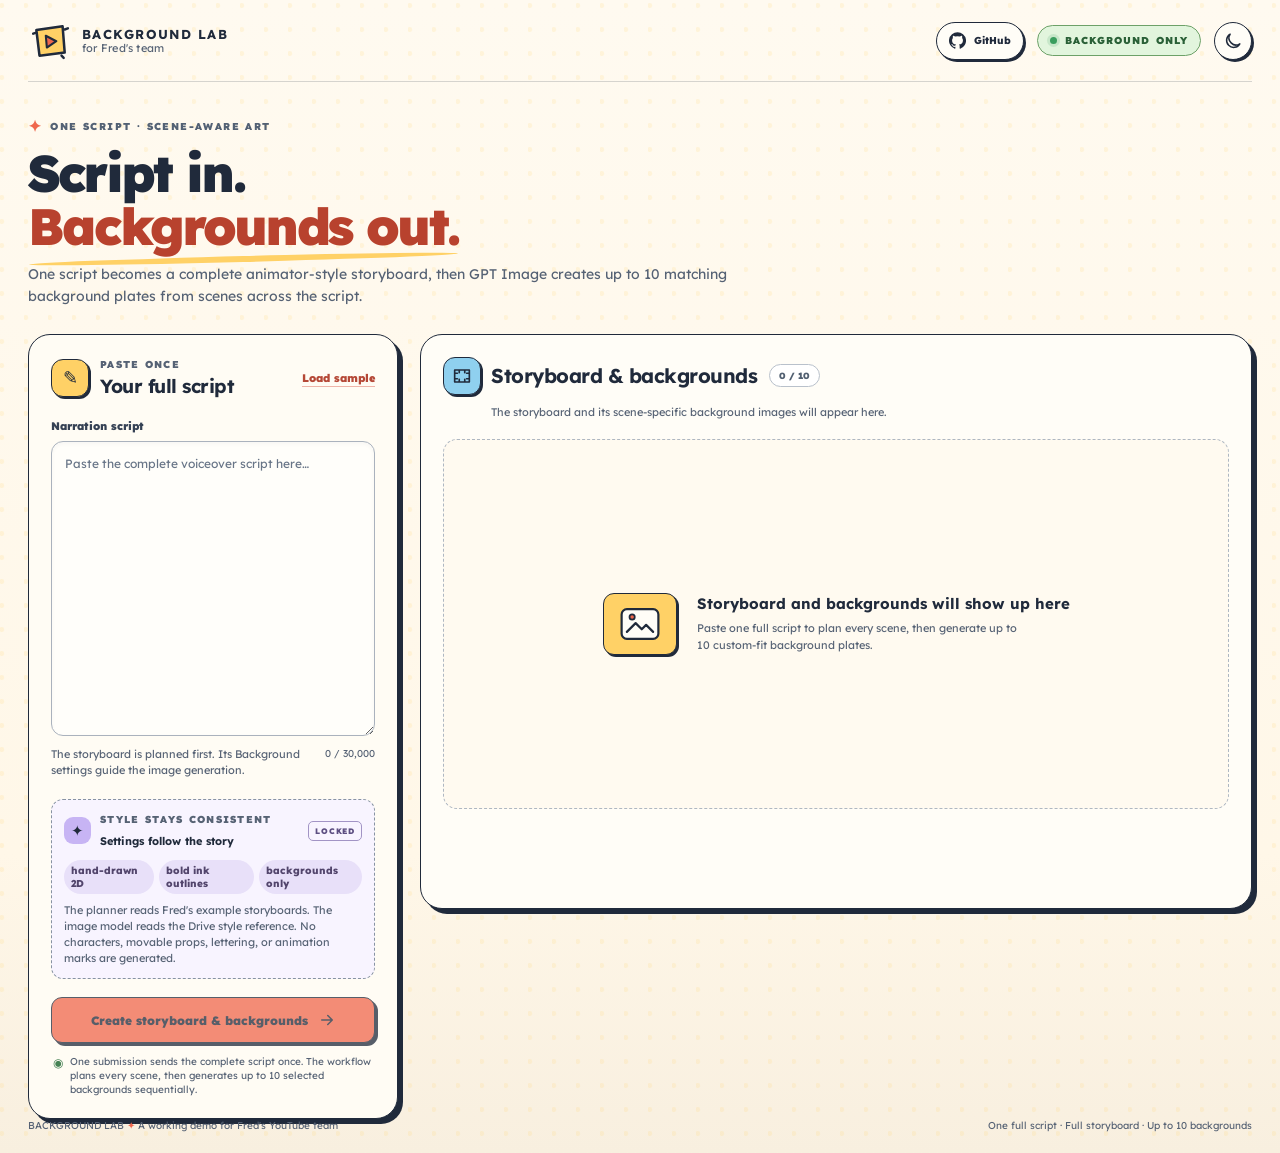
==== public/index.html @ 0fefd604 "Connect Vercel UI to production webhook" ====
<!doctype html>
<html lang="en">
  <head>
    <meta charset="UTF-8" />
    <meta name="viewport" content="width=device-width, initial-scale=1.0" />
    <meta name="theme-color" content="#fff7e8" />
    <meta name="description" content="Turn one full script into a storyboard-guided batch of cartoon background images." />
    <title>Fred's Background Lab</title>
    <link rel="preconnect" href="https://fonts.googleapis.com" />
    <link rel="preconnect" href="https://fonts.gstatic.com" crossorigin />
    <link href="https://fonts.googleapis.com/css2?family=Lexend:wght@400;500;600;700;800;900&display=swap" rel="stylesheet" />
    <script>
      (() => {
        try {
          const saved = localStorage.getItem("storyboardTheme");
          const dark = window.matchMedia("(prefers-color-scheme: dark)").matches;
          document.documentElement.dataset.theme = saved === "light" || saved === "dark" ? saved : dark ? "dark" : "light";
        } catch { document.documentElement.dataset.theme = "light"; }
      })();
    </script>
    <link rel="stylesheet" href="./styles.css" />
  </head>
  <body>
    <div class="page-shell">
      <header class="topbar">
        <a class="brand" href="#top" aria-label="Fred's Background Lab home">
          <span class="brand-mark" aria-hidden="true">
            <svg viewBox="0 0 40 40"><path d="M7 9.5 32 6l2 25-24 3Z" fill="#ffd166" stroke="currentColor" stroke-width="2.4" stroke-linejoin="round"/><path d="m16 15 10 5.2-9 6Z" fill="#ef674d" stroke="currentColor" stroke-width="2" stroke-linejoin="round"/><path d="M7 12 4 13M34 9l3-1M31 34l2 2" fill="none" stroke="currentColor" stroke-width="2.4" stroke-linecap="round"/></svg>
          </span>
          <span class="brand-copy"><strong>BACKGROUND LAB</strong><small>for Fred's team</small></span>
        </a>
        <div class="topbar-right">
          <a class="github-link" href="https://github.com/rayvin04/script-to-storyboard" target="_blank" rel="noopener noreferrer" aria-label="Open the script-to-storyboard GitHub repository">
            <svg viewBox="0 0 24 24" aria-hidden="true" focusable="false"><path d="M12 .297a12 12 0 0 0-3.795 23.384c.6.111.82-.261.82-.577v-2.234c-3.338.726-4.043-1.416-4.043-1.416-.546-1.387-1.333-1.757-1.333-1.757-1.09-.745.083-.73.083-.73 1.205.084 1.839 1.237 1.839 1.237 1.07 1.834 2.807 1.304 3.492.997.108-.775.418-1.305.762-1.605-2.665-.304-5.466-1.333-5.466-5.931 0-1.311.469-2.381 1.236-3.221-.124-.303-.536-1.524.117-3.176 0 0 1.008-.322 3.301 1.23a11.5 11.5 0 0 1 6.007 0c2.292-1.552 3.298-1.23 3.298-1.23.655 1.652.243 2.873.12 3.176.77.84 1.235 1.91 1.235 3.22 0 4.61-2.804 5.625-5.475 5.922.43.37.823 1.102.823 2.222v3.293c0 .319.216.694.825.576A12.001 12.001 0 0 0 12 .297z"/></svg><span>GitHub</span>
          </a>
          <span class="mode-pill"><span class="live-dot"></span><span>BACKGROUND ONLY</span></span>
          <button class="icon-button theme-toggle" id="theme-toggle" type="button" aria-label="Switch to dark mode" aria-pressed="false" title="Switch to dark mode">
            <svg class="theme-icon theme-icon-moon" viewBox="0 0 24 24" aria-hidden="true"><path d="M20.2 15.4A8.4 8.4 0 0 1 8.6 3.8 8.5 8.5 0 1 0 20.2 15.4Z"/></svg>
            <svg class="theme-icon theme-icon-sun" viewBox="0 0 24 24" aria-hidden="true"><circle cx="12" cy="12" r="4"/><path d="M12 2v2m0 16v2M4.93 4.93l1.42 1.42m11.3 11.3 1.42 1.42M2 12h2m16 0h2M4.93 19.07l1.42-1.42m11.3-11.3 1.42-1.42"/></svg>
          </button>
        </div>
      </header>

      <main id="top">
        <section class="intro-row image-only-intro" aria-labelledby="page-title">
          <div>
            <p class="eyebrow"><span class="eyebrow-star">✦</span> ONE SCRIPT · SCENE-AWARE ART</p>
            <h1 id="page-title">Script in.<br /><span>Backgrounds out.</span></h1>
            <p class="intro-copy">One script becomes a complete animator-style storyboard, then GPT Image creates up to 10 matching background plates from scenes across the script.</p>
          </div>
        </section>

        <div class="workspace-grid image-only-layout">
          <form class="script-panel panel image-only-form" id="generate-form">
            <div class="panel-heading">
              <div class="heading-title"><span class="heading-icon icon-sun" aria-hidden="true">✎</span><div><p class="section-kicker">PASTE ONCE</p><h2 id="script-title">Your full script</h2></div></div>
              <button class="text-button" id="load-sample" type="button">Load sample</button>
            </div>
            <label class="field-label" for="script-input">Narration script</label>
            <textarea id="script-input" maxlength="30000" required spellcheck="true" aria-describedby="script-help script-count" placeholder="Paste the complete voiceover script here…"></textarea>
            <div class="field-meta"><span id="script-help">The storyboard is planned first. Its Background settings guide the image generation.</span><span id="script-count">0 / 30,000</span></div>

            <div class="style-lock">
              <div class="style-lock-top"><span class="style-lock-icon" aria-hidden="true">✦</span><div><p class="section-kicker">STYLE STAYS CONSISTENT</p><strong>Settings follow the story</strong></div><span class="lock-label">LOCKED</span></div>
              <div class="style-tags"><span>hand-drawn 2D</span><span>bold ink outlines</span><span>backgrounds only</span></div>
              <p class="style-description">The planner reads Fred's example storyboards. The image model reads the Drive style reference. No characters, movable props, lettering, or animation marks are generated.</p>
            </div>

            <button class="primary-button" id="generate-button" type="submit" disabled>
              <span id="generate-button-label">Create storyboard &amp; backgrounds</span><svg viewBox="0 0 24 24" aria-hidden="true"><path d="M5 12h13M13 6l6 6-6 6"/></svg>
            </button>
            <p class="privacy-note"><span aria-hidden="true">◉</span> One submission sends the complete script once. The workflow plans every scene, then generates up to 10 selected backgrounds sequentially.</p>
          </form>

          <section class="board-panel panel image-only-results" aria-labelledby="results-title">
            <div class="board-header">
              <div>
                <div class="board-title-row"><span class="heading-icon icon-film" aria-hidden="true"><svg viewBox="0 0 24 24"><path d="M4 5.5h16v13H4zM4 9h3M4 15h3M17 9h3M17 15h3M9 5.5v3M15 5.5v3M9 15.5v3M15 15.5v3"/></svg></span><h2 id="results-title">Storyboard &amp; backgrounds</h2><span class="board-count" id="result-count">0 / 10</span></div>
                <p class="board-subtitle" id="result-summary">The storyboard and its scene-specific background images will appear here.</p>
              </div>
            </div>

            <div class="progress-wrap" id="progress-wrap" hidden>
              <div class="progress-labels"><span id="progress-copy">Waiting to start…</span><span id="progress-value">READY</span></div><div class="progress-track" role="progressbar" aria-valuemin="0" aria-valuemax="100" aria-valuenow="0"><span id="progress-fill"></span></div>
            </div>

            <div class="notice-bar image-only-notice" id="notice-bar" role="status" hidden>
              <span class="notice-mark" aria-hidden="true">✦</span><span id="notice-copy"></span>
            </div>

            <div class="storyboard-disclosure storyboard-download-panel" id="storyboard-disclosure" hidden>
              <span class="storyboard-count" id="storyboard-count">Full storyboard · CSV ready</span>
              <button class="storyboard-download" id="download-storyboard" type="button" disabled>Download storyboard CSV</button>
            </div>

            <div class="image-grid" id="image-grid" aria-live="polite">
              <div class="image-empty" id="empty-state">
                <div class="empty-illustration" aria-hidden="true"><svg viewBox="0 0 48 40"><rect x="3" y="3" width="42" height="34" rx="6" fill="#fffdf7" stroke="currentColor" stroke-width="2.5"/><path d="m9 29 10-10 7 7 5-5 8 8" fill="none" stroke="currentColor" stroke-width="2.5" stroke-linecap="round" stroke-linejoin="round"/><circle cx="15" cy="12" r="3" fill="#ef674d" stroke="currentColor" stroke-width="2"/></svg></div>
                <div><h3>Storyboard and backgrounds will show up here</h3><p>Paste one full script to plan every scene, then generate up to 10 custom-fit background plates.</p></div>
              </div>
            </div>
            <div class="deferred-callout image-deferred-callout" id="deferred-note" hidden><span class="callout-icon">↗</span><div><strong>More backgrounds remain.</strong><p id="deferred-copy">The storyboard includes additional distinct settings.</p></div></div>
          </section>
        </div>
      </main>
      <footer class="page-footer"><span>BACKGROUND LAB <span class="footer-spark">✦</span> A working demo for Fred's YouTube team</span><span>One full script · Full storyboard · Up to 10 backgrounds</span></footer>
    </div>
    <script src="./workflow-api.js" defer></script>
    <script src="./app.js" defer></script>
  </body>
</html>
---- public/styles.css ----
:root {
  color-scheme: light;
  --paper: #fff7e8;
  --paper-deep: #f5ead4;
  --panel: #fffdf7;
  --ink: #202a3b;
  --muted: #566274;
  --line: #202a3b;
  --shadow-ink: #202a3b;
  --coral: #ef674d;
  --yellow: #ffd166;
  --blue: #8fd0ef;
  --green: #a7d99f;
  --lavender: #c7b4f4;
  --shadow: 5px 5px 0 var(--shadow-ink);
  --radius-lg: 22px;
  --radius-md: 14px;
  --font: "Lexend", "Trebuchet MS", "Segoe UI", sans-serif;
}

* { box-sizing: border-box; }

html { scroll-behavior: smooth; }

body {
  margin: 0;
  background:
    radial-gradient(circle at 7% 23%, rgba(255, 209, 102, .16) 0 2px, transparent 3px) 0 0 / 24px 24px,
    linear-gradient(180deg, #fffaf0 0%, var(--paper) 74%, #f8efdf 100%);
  color: var(--ink);
  font-family: var(--font);
  -webkit-font-smoothing: antialiased;
}

button, input, textarea { font: inherit; }
button { color: inherit; }
button:focus-visible, input:focus-visible, textarea:focus-visible, a:focus-visible {
  outline: 3px solid #277fb0;
  outline-offset: 3px;
}

.page-shell { width: min(1440px, calc(100% - 56px)); margin: 0 auto; }
.topbar { height: 82px; display: flex; align-items: center; justify-content: space-between; border-bottom: 1.5px solid rgba(32, 42, 59, .18); }
.brand { display: inline-flex; align-items: center; gap: 11px; text-decoration: none; color: var(--ink); }
.brand-mark { width: 43px; height: 43px; display: grid; place-items: center; }
.brand-mark svg { width: 42px; height: 42px; }
.brand-copy { display: grid; gap: 2px; line-height: 1; }
.brand-copy strong { font-size: 13px; letter-spacing: .11em; }
.brand-copy small { color: var(--muted); font-size: 11px; letter-spacing: .02em; }
.topbar-right { display: flex; align-items: center; gap: 13px; }
.mode-pill { display: inline-flex; align-items: center; gap: 8px; background: #e2f5dd; border: 1px solid #6da168; border-radius: 999px; padding: 8px 12px; color: #2a6037; font-size: 10px; font-weight: 900; letter-spacing: .11em; }
.live-dot { width: 7px; height: 7px; background: #3a9e5e; border-radius: 50%; box-shadow: 0 0 0 3px rgba(58, 158, 94, .16); }
.github-link { min-height: 38px; display: inline-flex; align-items: center; justify-content: center; gap: 8px; padding: 0 12px; border: 1.5px solid var(--ink); border-radius: 999px; background: var(--panel); color: var(--ink); font-size: 10px; font-weight: 800; text-decoration: none; box-shadow: 2px 2px 0 var(--shadow-ink); transition: transform .15s, box-shadow .15s; white-space: nowrap; }
.github-link:hover { transform: translate(1px, 1px); box-shadow: 1px 1px 0 var(--shadow-ink); }
.github-link svg { display: block; width: 17px; height: 17px; fill: currentColor; }
.icon-button { border: 1.5px solid var(--line); width: 38px; height: 38px; display: grid; place-items: center; padding: 7px; border-radius: 50%; background: var(--panel); cursor: pointer; box-shadow: 2px 2px 0 var(--shadow-ink); transition: transform .15s, box-shadow .15s; }
.icon-button:hover { transform: translate(1px, 1px); box-shadow: 1px 1px 0 var(--shadow-ink); }
.icon-button svg { width: 20px; height: 20px; fill: none; stroke: currentColor; stroke-width: 1.8; stroke-linecap: round; stroke-linejoin: round; }
.theme-toggle .theme-icon-sun { display: none; }
.theme-toggle .theme-icon-moon { display: block; }
.avatar { width: 34px; height: 34px; display: grid; place-items: center; border: 1.5px solid var(--ink); border-radius: 50%; background: var(--coral); color: #fff; font-size: 14px; font-weight: 900; box-shadow: 2px 2px 0 var(--shadow-ink); }

main { padding: 34px 0 0; }
.intro-row { display: flex; align-items: flex-end; justify-content: space-between; gap: 24px; margin-bottom: 28px; }
.eyebrow { display: flex; align-items: center; gap: 8px; margin: 0 0 11px; color: #536174; font-size: 10px; font-weight: 900; letter-spacing: .14em; }
.eyebrow-star { color: var(--coral); font-size: 16px; }
.eyebrow-divider { width: 20px; height: 1px; background: #9da8b6; margin: 0 3px; }
h1 { margin: 0; font-size: clamp(34px, 4vw, 53px); line-height: 1.03; letter-spacing: -.055em; font-weight: 900; }
h1 span { color: #b8422e; position: relative; white-space: nowrap; }
h1 span::after { content: ""; position: absolute; left: 1px; right: 0; bottom: -4px; height: 6px; background: var(--yellow); border-radius: 100%; transform: rotate(-1.5deg); z-index: -1; }
.intro-copy { color: var(--muted); margin: 12px 0 0; font-size: 14px; }
.step-strip { display: flex; align-items: center; gap: 10px; padding-bottom: 2px; }
.step-chip { display: flex; align-items: center; gap: 7px; color: #7a8493; font-size: 11px; font-weight: 800; white-space: nowrap; }
.step-number { width: 26px; height: 26px; display: grid; place-items: center; border: 1px solid #bcc3cb; border-radius: 50%; font-size: 9px; }
.step-chip.is-done { color: #526277; }
.step-chip.is-done .step-number { background: var(--green); border-color: var(--ink); color: var(--ink); }
.step-chip.is-current { color: var(--ink); }
.step-chip.is-current .step-number { background: var(--yellow); border: 1.5px solid var(--ink); box-shadow: 2px 2px 0 var(--shadow-ink); }
.step-line { width: 24px; height: 1px; background: #c5cbd1; }

.workspace-grid { display: grid; grid-template-columns: minmax(285px, 350px) minmax(0, 1fr); align-items: start; gap: 24px; }
.panel { border: 1.5px solid var(--line); border-radius: var(--radius-lg); background: var(--panel); box-shadow: var(--shadow); }
.script-panel { padding: 23px 22px 20px; background: #fffcf4; }
.panel-heading, .heading-title { display: flex; align-items: center; }
.panel-heading { justify-content: space-between; gap: 10px; margin-bottom: 21px; }
.heading-title { gap: 11px; }
.heading-icon { width: 38px; height: 38px; display: grid; place-items: center; flex: 0 0 auto; border: 1.5px solid var(--ink); border-radius: 12px; color: var(--ink); font-size: 18px; box-shadow: 2px 2px 0 var(--shadow-ink); }
.icon-sun { background: var(--yellow); }
.section-kicker { margin: 0 0 3px; color: #566274; font-size: 10px; font-weight: 900; letter-spacing: .13em; }
h2 { margin: 0; font-size: 19px; letter-spacing: -.025em; }
.text-button { padding: 4px 0; background: transparent; border: 0; color: #b54836; font-size: 11px; font-weight: 900; cursor: pointer; text-decoration: underline; text-decoration-color: #efb5a9; text-underline-offset: 4px; white-space: nowrap; }
.field-label { display: block; margin-bottom: 8px; color: #354154; font-size: 11px; font-weight: 900; }
#script-input { width: 100%; min-height: 205px; padding: 13px 13px; border: 1.5px solid #aab2bd; border-radius: 12px; resize: vertical; background: #fffefa; color: var(--ink); font-size: 12px; line-height: 1.55; box-shadow: inset 0 2px 4px rgba(32, 42, 59, .035); }
#script-input::placeholder { color: #687587; }
.field-meta { display: flex; align-items: flex-start; justify-content: space-between; gap: 8px; margin-top: 7px; color: #566274; font-size: 10px; }
#script-help { font-size: 11px; line-height: 1.45; }
#script-count { white-space: nowrap; }
.control-row { display: flex; align-items: center; justify-content: space-between; margin-top: 21px; font-size: 12px; font-weight: 900; }
.stepper { height: 33px; display: flex; align-items: center; gap: 12px; padding: 0 7px; border: 1.5px solid var(--ink); border-radius: 9px; background: #fff; box-shadow: 2px 2px 0 var(--shadow-ink); }
.stepper button { width: 22px; height: 25px; border: 0; border-radius: 5px; background: transparent; font-size: 18px; line-height: 1; cursor: pointer; }
.stepper button:hover { background: #f4ead5; }
.stepper output { min-width: 13px; text-align: center; font-size: 12px; }
.control-note { margin: 8px 0 0; color: #778292; font-size: 11px; line-height: 1.5; }
.style-lock { margin-top: 21px; padding: 13px 12px 12px; border: 1.5px dashed #8793a2; border-radius: 12px; background: #f8f4ff; }
.style-lock-top { display: flex; align-items: center; gap: 9px; }
.style-lock-icon { width: 27px; height: 27px; display: grid; place-items: center; flex: 0 0 auto; border-radius: 9px; background: var(--lavender); color: var(--ink); font-size: 15px; }
.style-lock-top strong { font-size: 11px; }
.lock-label { margin-left: auto; padding: 4px 6px; border: 1px solid #a294c5; border-radius: 5px; color: #5d4f82; font-size: 8px; font-weight: 900; letter-spacing: .1em; }
.style-tags { display: flex; gap: 5px; margin-top: 11px; }
.style-tags span { padding: 4px 7px; border-radius: 999px; background: #e8e0f9; color: #52456c; font-size: 10px; font-weight: 800; }
.style-description { margin: 9px 0 0; color: #566274; font-size: 11px; line-height: 1.45; }
.primary-button { display: flex; align-items: center; justify-content: center; gap: 10px; width: 100%; min-height: 46px; border: 1.5px solid var(--ink); border-radius: 11px; background: var(--coral); color: #202a3b; font-size: 12px; font-weight: 900; box-shadow: 3px 3px 0 var(--shadow-ink); cursor: pointer; transition: transform .15s, box-shadow .15s, filter .15s; }
.primary-button:hover { filter: saturate(1.08); transform: translate(1px, 1px); box-shadow: 2px 2px 0 var(--shadow-ink); }
.primary-button:disabled { cursor: wait; opacity: .75; }
.primary-button svg { width: 18px; height: 18px; fill: none; stroke: currentColor; stroke-width: 2; stroke-linecap: round; stroke-linejoin: round; }
.script-panel > .primary-button { margin-top: 18px; }
.privacy-note { display: flex; align-items: flex-start; gap: 7px; margin: 12px 2px 0; color: #566274; font-size: 10px; line-height: 1.4; }
.privacy-note span { color: #468254; font-size: 12px; }

.board-panel { min-height: 675px; padding: 22px 22px 17px; overflow: hidden; }
.board-header { display: flex; align-items: center; justify-content: space-between; gap: 16px; }
.board-title-row { display: flex; align-items: center; gap: 10px; }
.icon-film { background: var(--blue); }
.icon-film svg { width: 22px; height: 22px; fill: none; stroke: currentColor; stroke-width: 1.8; stroke-linejoin: round; stroke-linecap: round; }
.board-title-row h2 { font-size: 20px; }
.board-count { margin-left: 2px; padding: 5px 9px; border: 1px solid #b9c1cb; border-radius: 999px; background: #fff; color: #526071; font-size: 9px; font-weight: 900; }
.board-subtitle { margin: 9px 0 0 48px; color: var(--muted); font-size: 11px; }
.board-actions { display: flex; align-items: center; gap: 8px; }
.outline-button, .send-button { min-height: 36px; display: inline-flex; align-items: center; justify-content: center; gap: 7px; padding: 0 11px; border: 1.5px solid var(--ink); border-radius: 9px; background: #fff; color: var(--ink); font-size: 10px; font-weight: 900; box-shadow: 2px 2px 0 var(--ink); cursor: pointer; transition: transform .15s, box-shadow .15s; white-space: nowrap; }
.outline-button:hover, .send-button:hover { transform: translate(1px, 1px); box-shadow: 1px 1px 0 var(--ink); }
.outline-button:disabled { cursor: not-allowed; opacity: .5; box-shadow: none; transform: none; }
.send-button:disabled { cursor: not-allowed; opacity: .55; box-shadow: none; transform: none; }
.outline-button svg, .send-button svg, .export-button svg { width: 16px; height: 16px; fill: none; stroke: currentColor; stroke-width: 1.8; stroke-linecap: round; stroke-linejoin: round; }
.send-button { background: #eff8ea; }
.later-tag { padding: 3px 5px; border-radius: 4px; background: #dcefd3; color: #456b3f; font-size: 7px; letter-spacing: .08em; }
.notice-bar { display: flex; align-items: center; gap: 9px; margin-top: 21px; padding: 9px 11px; border: 1px solid #d9b34e; border-radius: 9px; background: #fff3c9; color: #655320; font-size: 10px; line-height: 1.4; }
.notice-mark { color: #d79422; font-size: 14px; }
.notice-bar strong { color: #4e401e; }
.notice-bar button { margin-left: auto; border: 0; background: transparent; color: #795e1c; font-size: 19px; cursor: pointer; }
.notice-bar.is-error { border-color: #d99187; background: #fff0ed; color: #782f29; }
.notice-bar.is-error .notice-mark { color: #bd5145; }
.notice-bar.is-error strong { color: #782f29; }
.progress-wrap { margin-top: 17px; }
.progress-labels { display: flex; justify-content: space-between; margin-bottom: 6px; color: #566274; font-size: 11px; font-weight: 800; }
.progress-track { height: 7px; overflow: hidden; border: 1px solid #c3cad1; border-radius: 999px; background: #f0eee9; }
.progress-track span { display: block; width: 0%; height: 100%; border-radius: inherit; background: var(--coral); transition: width .3s ease; }
.progress-track span.is-loading { animation: image-progress 1.4s ease-in-out infinite alternate; }
@keyframes image-progress { from { width: 25%; } to { width: 58%; } }
.frame-grid { display: grid; grid-template-columns: repeat(3, minmax(0, 1fr)); gap: 13px; margin-top: 17px; }
.single-image-grid { grid-template-columns: minmax(0, 1fr); }
.single-image-grid .frame-card { width: 100%; }
.single-image-grid .frame-art { max-height: 68vh; }
.frame-card { min-width: 0; border: 1.5px solid var(--ink); border-radius: 13px; background: #fff; box-shadow: 3px 3px 0 var(--shadow-ink); overflow: hidden; }
.frame-topline { display: flex; align-items: center; justify-content: space-between; gap: 8px; padding: 9px 10px 7px; }
.scene-tag { color: #697586; font-size: 8px; font-weight: 900; letter-spacing: .11em; text-transform: uppercase; }
.scene-state { padding: 4px 7px; border-radius: 999px; background: #e9f3e4; color: #4f7750; font-size: 8px; font-weight: 900; white-space: nowrap; }
.scene-state.is-failed { background: #ffe1dc; color: #963d33; }
.frame-art { position: relative; aspect-ratio: 16 / 9; margin: 0 8px; overflow: hidden; border: 1.2px solid #293348; border-radius: 8px; background: #d8eafa; }
.frame-art svg, .frame-art img { display: block; width: 100%; height: 100%; object-fit: cover; }
.image-failure { display: flex; width: 100%; height: 100%; align-items: center; justify-content: center; flex-direction: column; gap: 6px; background: linear-gradient(135deg, #fff4ec, #f6e8df); color: #6f3932; text-align: center; }
.image-failure span { display: grid; width: 28px; height: 28px; place-items: center; border: 1.5px solid currentColor; border-radius: 50%; font-size: 17px; font-weight: 900; }
.image-failure strong { font-size: 11px; }
.image-failure small { font-size: 8px; }
.scene-caption { margin: 11px 11px 0; min-height: 38px; font-size: 12px; font-weight: 900; line-height: 1.25; }
.scene-narration { display: -webkit-box; min-height: 52px; margin: 5px 11px 0; overflow: hidden; color: #697586; font-size: 9px; line-height: 1.5; -webkit-line-clamp: 3; -webkit-box-orient: vertical; }
.scene-error { margin: 7px 11px 0; color: #963d33; font-size: 9px; line-height: 1.45; }
.scene-meta { display: flex; align-items: center; gap: 5px; flex-wrap: wrap; margin: 8px 11px 0; }
.meta-pill { padding: 4px 6px; border: 1px solid #d5d8dd; border-radius: 999px; color: #677487; font-size: 8px; }
.feedback-row { display: flex; align-items: center; gap: 6px; margin: 10px 10px 10px; padding-top: 8px; border-top: 1px dashed #ccd1d8; }
.feedback-label { margin-right: auto; color: #697586; font-size: 8px; font-weight: 800; }
.rate-button { width: 28px; height: 27px; display: grid; place-items: center; border: 1px solid #b6bec8; border-radius: 7px; background: #fff; font-size: 13px; cursor: pointer; transition: .15s; }
.rate-button:hover { background: #f3f6fa; }
.rate-button[aria-pressed="true"][data-rating="up"] { border-color: #39805a; background: #def0e2; }
.rate-button[aria-pressed="true"][data-rating="down"] { border-color: #bd6354; background: #fde3dc; }
.comment-wrap { padding: 0 10px 11px; }
.comment-wrap textarea { width: 100%; min-height: 48px; resize: vertical; padding: 8px; border: 1px solid #b8c0ca; border-radius: 7px; font-size: 9px; }
.comment-wrap button { margin-top: 6px; padding: 5px 8px; border: 1px solid #273246; border-radius: 6px; background: #f4ead5; font-size: 8px; font-weight: 900; cursor: pointer; }
.empty-state { grid-column: 1/-1; display: grid; place-items: center; min-height: 420px; padding: 30px; border: 1.5px dashed #aeb7c2; border-radius: 14px; background: #fffaf0; text-align: center; }
.empty-illustration { width: 74px; height: 62px; margin-bottom: 12px; border: 1.5px solid var(--ink); border-radius: 11px; background: var(--yellow); box-shadow: 3px 3px 0 var(--shadow-ink); display: grid; place-items: center; font-size: 26px; }
.empty-state h3 { margin: 0; font-size: 15px; }
.empty-state p { max-width: 290px; margin: 7px 0 0; color: var(--muted); font-size: 11px; line-height: 1.5; }
.board-footer { display: flex; align-items: center; justify-content: space-between; gap: 12px; margin-top: 18px; padding-top: 14px; border-top: 1px solid #e2e4e8; }
.footer-status { display: flex; align-items: center; gap: 8px; color: #697586; font-size: 9px; }
.status-dot { width: 7px; height: 7px; border-radius: 50%; background: #5a9e63; }
.export-button { display: inline-flex; align-items: center; gap: 7px; padding: 6px 0 6px 10px; border: 0; background: none; color: #354256; font-size: 10px; font-weight: 900; cursor: pointer; }
.export-button:hover { color: #b54836; }
.bottom-strip { display: grid; grid-template-columns: repeat(3, 1fr); gap: 14px; margin: 22px 0 24px; }
.bottom-note { display: flex; align-items: center; gap: 10px; padding: 12px 14px; border: 1px solid #cbd0d4; border-radius: 12px; background: rgba(255, 253, 247, .78); }
.note-icon { width: 28px; height: 28px; display: grid; place-items: center; flex: 0 0 auto; border: 1px solid var(--ink); border-radius: 9px; color: var(--ink); font-size: 11px; font-weight: 900; box-shadow: 2px 2px 0 var(--shadow-ink); }
.note-orange { background: var(--yellow); }
.note-blue { background: var(--blue); }
.note-green { background: var(--green); }
.bottom-note strong, .bottom-note small { display: block; }
.bottom-note strong { font-size: 10px; }
.bottom-note small { margin-top: 3px; color: #737f8d; font-size: 9px; line-height: 1.35; }
.page-footer { display: flex; justify-content: space-between; gap: 16px; padding: 0 0 21px; color: #566274; font-size: 10px; }
.footer-spark { color: var(--coral); }

dialog { color: var(--ink); }
.settings-dialog, .message-dialog { width: min(480px, calc(100vw - 34px)); padding: 28px; border: 1.5px solid var(--ink); border-radius: 18px; background: var(--panel); box-shadow: 7px 7px 0 var(--ink); }
dialog::backdrop { background: rgba(32, 42, 59, .42); backdrop-filter: blur(2px); }
.dialog-close-form { position: absolute; top: 12px; right: 12px; }
.dialog-close-form .icon-button { width: 30px; height: 30px; font-size: 20px; }
.settings-dialog h2, .message-dialog h2 { margin: 3px 0 8px; font-size: 22px; }
.dialog-copy, .message-dialog p { margin: 0 0 19px; color: #667386; font-size: 12px; line-height: 1.55; }
.dialog-input { width: 100%; padding: 11px 12px; border: 1.5px solid #aab3bf; border-radius: 9px; background: #fff; font-size: 11px; }
.dialog-options { display: flex; justify-content: space-between; gap: 10px; margin-top: 16px; }
.dialog-options .outline-button { min-height: 40px; }
.dialog-save { width: auto; min-width: 144px; min-height: 40px; padding: 0 15px; }
.dialog-footnote { margin: 14px 0 0; color: #818b98; font-size: 9px; line-height: 1.4; }
.message-dialog { text-align: center; }
.message-icon { display: grid; place-items: center; width: 43px; height: 43px; margin: 0 auto 12px; border: 1px solid var(--ink); border-radius: 13px; background: var(--yellow); font-size: 21px; box-shadow: 2px 2px 0 var(--shadow-ink); }
.message-dialog form:last-child { display: flex; justify-content: center; }
.message-dialog .dialog-save { width: 140px; }

:root[data-theme="dark"] {
  color-scheme: dark;
  --paper: #1a2230;
  --paper-deep: #202b3b;
  --panel: #252f40;
  --ink: #f5efdf;
  --muted: #b6c0d0;
  --line: #d8cdb9;
  --shadow-ink: rgba(0, 0, 0, .5);
}

:root[data-theme="dark"] body {
  background:
    radial-gradient(circle at 7% 23%, rgba(255, 209, 102, .09) 0 2px, transparent 3px) 0 0 / 24px 24px,
    linear-gradient(180deg, #202a39 0%, var(--paper) 74%, #171e2a 100%);
}

:root[data-theme="dark"] .theme-toggle .theme-icon-moon { display: none; }
:root[data-theme="dark"] .theme-toggle .theme-icon-sun { display: block; }
:root[data-theme="dark"] .topbar { border-bottom-color: rgba(245, 239, 223, .18); }
:root[data-theme="dark"] .eyebrow,
:root[data-theme="dark"] .step-chip,
:root[data-theme="dark"] .section-kicker,
:root[data-theme="dark"] .field-meta,
:root[data-theme="dark"] .control-note,
:root[data-theme="dark"] .privacy-note,
:root[data-theme="dark"] .board-subtitle,
:root[data-theme="dark"] .progress-labels,
:root[data-theme="dark"] .scene-tag,
:root[data-theme="dark"] .scene-narration,
:root[data-theme="dark"] .meta-pill,
:root[data-theme="dark"] .feedback-label,
:root[data-theme="dark"] .footer-status,
:root[data-theme="dark"] .page-footer,
:root[data-theme="dark"] .dialog-copy,
:root[data-theme="dark"] .message-dialog p,
:root[data-theme="dark"] .dialog-footnote,
:root[data-theme="dark"] .bottom-note small {
  color: var(--muted);
}
:root[data-theme="dark"] .step-chip.is-current,
:root[data-theme="dark"] .field-label,
:root[data-theme="dark"] .export-button { color: var(--ink); }
:root[data-theme="dark"] h1 span { color: #ff9a82; }
:root[data-theme="dark"] .eyebrow-divider,
:root[data-theme="dark"] .step-line { background: #667286; }
:root[data-theme="dark"] .step-number,
:root[data-theme="dark"] .board-count,
:root[data-theme="dark"] .meta-pill,
:root[data-theme="dark"] .rate-button,
:root[data-theme="dark"] .comment-wrap textarea { border-color: #647187; }
:root[data-theme="dark"] .script-panel { background: #202b3b; }
:root[data-theme="dark"] #script-input,
:root[data-theme="dark"] .stepper,
:root[data-theme="dark"] .board-count,
:root[data-theme="dark"] .outline-button,
:root[data-theme="dark"] .frame-card,
:root[data-theme="dark"] .rate-button,
:root[data-theme="dark"] .comment-wrap textarea,
:root[data-theme="dark"] .dialog-input {
  background: #1c2635;
  color: var(--ink);
}
:root[data-theme="dark"] #script-input { border-color: #77849a; }
:root[data-theme="dark"] #script-input::placeholder { color: #b6c0d0; }
:root[data-theme="dark"] .stepper button:hover,
:root[data-theme="dark"] .rate-button:hover { background: #354257; }
:root[data-theme="dark"] .board-count { background: #2b374a; color: var(--muted); }
:root[data-theme="dark"] .outline-button { border-color: var(--ink); }
:root[data-theme="dark"] .send-button { background: #dcefd3; color: #273c2c; }
:root[data-theme="dark"] .frame-card { background: #202b3b; }
:root[data-theme="dark"] .notice-bar.is-error { border-color: #98655f; background: #402c32; color: #ffd5cf; }
:root[data-theme="dark"] .notice-bar.is-error strong,
:root[data-theme="dark"] .scene-error,
:root[data-theme="dark"] .scene-state.is-failed { color: #ffb6aa; }
:root[data-theme="dark"] .scene-state.is-failed { background: #563a3f; }
:root[data-theme="dark"] .image-failure { background: linear-gradient(135deg, #392e34, #2c2f40); color: #ffd1c9; }
:root[data-theme="dark"] .comment-wrap button { border-color: #d8cdb9; background: #3b3546; color: var(--ink); }
:root[data-theme="dark"] .empty-state { border-color: #77849a; background: #202b3b; }
:root[data-theme="dark"] .board-footer { border-top-color: #465267; }
:root[data-theme="dark"] .bottom-note { border-color: #556176; background: rgba(37, 47, 64, .88); }
:root[data-theme="dark"] .text-button,
:root[data-theme="dark"] .export-button:hover { color: #ff9a82; }
:root[data-theme="dark"] .dialog-input { border-color: #77849a; }
:root[data-theme="dark"] dialog::backdrop { background: rgba(0, 0, 0, .62); }

@media (max-width: 1080px) {
  .page-shell { width: min(100% - 36px, 900px); }
  .intro-row { align-items: flex-start; flex-direction: column; }
  .workspace-grid { grid-template-columns: minmax(260px, 320px) minmax(0, 1fr); gap: 17px; }
  .frame-grid { grid-template-columns: repeat(2, minmax(0, 1fr)); }
  .board-panel { min-height: 0; }
}

@media (max-width: 760px) {
  .page-shell { width: min(100% - 28px, 600px); }
  .topbar { height: 68px; }
  .brand-mark, .brand-mark svg { width: 36px; height: 36px; }
  .brand-copy strong { font-size: 11px; }
  .mode-pill { padding: 7px 9px; font-size: 8px; }
  .topbar-right { gap: 8px; }
  main { padding-top: 25px; }
  .intro-row { margin-bottom: 21px; }
  .step-strip { width: 100%; justify-content: flex-start; }
  .workspace-grid { grid-template-columns: 1fr; }
  .script-panel { order: 1; }
  .board-panel { order: 2; padding: 17px 14px 14px; }
  .board-header { align-items: flex-start; flex-direction: column; }
  .board-actions { align-self: stretch; }
  .board-actions > button { flex: 1; }
  .board-subtitle { margin-left: 0; }
  .frame-grid { grid-template-columns: repeat(2, minmax(0, 1fr)); gap: 11px; }
  .bottom-strip { grid-template-columns: 1fr; gap: 8px; }
  .page-footer { flex-direction: column; gap: 6px; padding-bottom: 18px; }
}

@media (max-width: 460px) {
  .page-shell { width: calc(100% - 22px); }
  .brand-copy small { display: none; }
  .github-link { width: 32px; min-height: 32px; padding: 0; border-radius: 50%; }
  .github-link span, .mode-pill #mode-label { display: none; }
  .mode-pill { width: 24px; height: 24px; justify-content: center; padding: 0; }
  .icon-button { width: 32px; height: 32px; padding: 5px; }
  .avatar { width: 31px; height: 31px; }
  .intro-copy { max-width: 330px; font-size: 12px; line-height: 1.45; }
  .step-chip { gap: 5px; font-size: 9px; }
  .step-number { width: 23px; height: 23px; }
  .step-line { width: 13px; }
  .script-panel { padding: 18px 15px; }
  .board-actions { flex-wrap: wrap; }
  .board-actions > button { min-width: 46%; padding: 0 7px; }
  .frame-grid { grid-template-columns: 1fr; }
  .scene-caption { min-height: 0; }
  .scene-narration { min-height: 0; }
  .board-footer { align-items: flex-start; flex-direction: column; }
}

@media (prefers-reduced-motion: reduce) {
  *, *::before, *::after { scroll-behavior: auto !important; transition-duration: .01ms !important; animation-duration: .01ms !important; }
}


[hidden] { display: none !important; }

/* Background-first storyboard workspace */
.storyboard-intro { align-items: flex-end; }
.storyboard-intro .intro-copy { max-width: 720px; line-height: 1.55; }
.storyboard-workspace { grid-template-columns: minmax(310px, 370px) minmax(0, 1fr); }
#title-input { width: 100%; min-height: 40px; margin: 0 0 16px; padding: 9px 11px; border: 1.5px solid #aab2bd; border-radius: 10px; background: #fffefa; color: var(--ink); font-size: 11px; }
.optional-label { color: #8a94a1; font-weight: 500; }
.script-label { margin-top: 1px; }
.storyboard-note { align-items: flex-start; }
.job-summary { display: flex; align-items: stretch; gap: 8px; flex-wrap: wrap; margin-top: 17px; }
.summary-stat, .summary-state { display: flex; min-height: 48px; align-items: center; gap: 8px; padding: 8px 11px; border: 1px solid #d5d9df; border-radius: 10px; background: #fffefa; }
.summary-stat strong { font-size: 16px; font-weight: 900; }
.summary-stat span { max-width: 88px; color: #6f7b8b; font-size: 8px; font-weight: 800; line-height: 1.3; text-transform: uppercase; }
.summary-state { margin-left: auto; color: #687587; font-size: 9px; font-weight: 900; text-transform: uppercase; }
.summary-state-dot { width: 8px; height: 8px; border-radius: 50%; background: #63a86a; }
.summary-state-dot.is-working { background: #e3a03d; animation: pulse-dot 1s ease-in-out infinite alternate; }
@keyframes pulse-dot { to { opacity: .35; transform: scale(.78); } }
.deferred-callout { display: flex; align-items: flex-start; gap: 11px; margin-top: 14px; padding: 12px 13px; border: 1.5px solid #b3862c; border-radius: 11px; background: #fff2c9; color: #5d4b22; }
.callout-icon { display: grid; width: 25px; height: 25px; flex: 0 0 auto; place-items: center; border: 1px solid currentColor; border-radius: 8px; font-weight: 900; }
.deferred-callout strong { display: block; font-size: 11px; }
.deferred-callout p { margin: 4px 0 0; font-size: 10px; line-height: 1.5; }
.batch-toolbar { display: flex; align-items: flex-end; justify-content: space-between; gap: 18px; margin-top: 24px; padding-bottom: 15px; border-bottom: 1px solid #e2e4e8; }
.batch-toolbar h3 { margin: 3px 0 0; font-size: 15px; }
.batch-help { margin: 5px 0 0; color: #6d7989; font-size: 9px; line-height: 1.4; }
.batch-buttons { display: flex; justify-content: flex-end; align-items: center; gap: 8px; flex-wrap: wrap; }
.compact-button { width: auto; min-height: 37px; padding: 0 10px; font-size: 9px; white-space: nowrap; }
.button-count { display: grid; min-width: 21px; height: 21px; place-items: center; border: 1px solid rgba(32, 42, 59, .6); border-radius: 7px; background: #fff4dd; color: #202a3b; font-size: 9px; }
.batch-buttons .outline-button { min-height: 37px; padding: 0 9px; font-size: 9px; }
.batch-buttons .outline-button[hidden] { display: none; }
.batch-status { margin-top: 12px; padding: 9px 11px; border: 1px dashed #9ca9b7; border-radius: 9px; background: #f7f8fa; color: #59677a; font-size: 9px; line-height: 1.45; }
.delivery-help { margin: 10px 0 0; color: #718092; font-size: 9px; line-height: 1.5; }
.delivery-help a { color: #39704b; font-weight: 800; text-underline-offset: 2px; }
.section-divider { display: flex; align-items: baseline; justify-content: space-between; gap: 12px; margin: 20px 0 10px; color: #354154; font-size: 12px; font-weight: 900; }
.section-divider small { color: #7c8796; font-size: 9px; font-weight: 700; }
.storyboard-divider { margin-top: 25px; }
.table-hint { margin: -4px 0 9px; color: #778292; font-size: 9px; line-height: 1.4; }
.background-grid { display: grid; grid-template-columns: repeat(2, minmax(0, 1fr)); gap: 12px; }
.background-card { min-width: 0; overflow: hidden; border: 1.5px solid var(--ink); border-radius: 12px; background: var(--panel); box-shadow: 3px 3px 0 var(--shadow-ink); }
.background-card-top, .background-card-bottom { display: flex; align-items: center; justify-content: space-between; gap: 8px; padding: 9px 10px; }
.background-id { color: #596679; font-size: 9px; font-weight: 900; letter-spacing: .08em; }
.plate-status { padding: 4px 6px; border-radius: 999px; background: #e8edf3; color: #526071; font-size: 7px; font-weight: 900; letter-spacing: .06em; white-space: nowrap; }
.plate-status-completed { background: #e3f1de; color: #426a43; }
.plate-status-generating { background: #fff0c8; color: #765719; }
.plate-status-deferred { background: #e8e0f9; color: #5c4b83; }
.plate-status-failed { background: #ffe1dc; color: #963d33; }
.plate-art { display: grid; aspect-ratio: 16 / 9; place-items: center; overflow: hidden; margin: 0 8px; border: 1px solid #a6afbd; border-radius: 8px; background: linear-gradient(145deg, #dce9ed, #f3eadb); }
.plate-art img { display: block; width: 100%; height: 100%; object-fit: cover; }
.plate-placeholder { display: flex; align-items: center; justify-content: center; flex-direction: column; gap: 5px; width: 100%; height: 100%; padding: 12px; color: #65748a; text-align: center; }
.plate-placeholder span { font-size: 21px; font-weight: 800; }
.plate-placeholder strong { font-size: 9px; }
.plate-placeholder.is-generating { color: #8a6522; }
.plate-placeholder.is-generating span { animation: pulse-dot .85s ease-in-out infinite alternate; }
.background-card-copy { padding: 8px 10px 0; }
.background-card-copy p { display: -webkit-box; margin: 0; overflow: hidden; color: var(--ink); font-size: 9px; line-height: 1.5; -webkit-line-clamp: 3; -webkit-box-orient: vertical; }
.background-card-copy small { display: block; margin-top: 5px; color: #788393; font-size: 8px; }
.background-card-copy .plate-filename { color: #536174; overflow-wrap: anywhere; }
.plate-filename code { color: inherit; font-family: "Lexend", "Trebuchet MS", sans-serif; font-weight: 700; }
.plate-error { margin: 6px 0 0 !important; color: #963d33 !important; }
.background-card-bottom { min-height: 40px; padding-top: 7px; }
.plate-cost { color: #718092; font-size: 8px; }
.plate-download { min-height: 26px; padding: 0 8px; border: 1px solid var(--ink); border-radius: 7px; background: #eff8ea; color: var(--ink); font-size: 8px; font-weight: 900; cursor: pointer; }
.plate-download:hover { background: #def0d5; }
.plate-download:disabled { cursor: wait; opacity: .6; }
.background-empty { grid-column: 1 / -1; padding: 24px 12px; border: 1px dashed #aeb7c2; border-radius: 11px; color: #778292; font-size: 10px; text-align: center; }
.storyboard-table-wrap { max-width: 100%; overflow: auto; border: 1px solid #ccd1d8; border-radius: 10px; }
.storyboard-table { width: 100%; min-width: 1150px; border-collapse: collapse; background: var(--panel); font-size: 9px; line-height: 1.45; }
.storyboard-table th { position: sticky; top: 0; z-index: 1; padding: 9px 8px; border-bottom: 1.5px solid var(--ink); background: #f4ead5; color: #354154; text-align: left; vertical-align: top; font-size: 8px; font-weight: 900; }
.storyboard-table td { max-width: 240px; padding: 8px; border-bottom: 1px solid #e1e4e8; color: var(--ink); vertical-align: top; white-space: pre-wrap; overflow-wrap: anywhere; }
.storyboard-table tbody tr:nth-child(even) { background: rgba(242, 245, 248, .45); }
.storyboard-table tbody tr:last-child td { border-bottom: 0; }
.storyboard-table td:first-child { width: 45px; font-weight: 900; }
.storyboard-table td:nth-child(2), .storyboard-table td:last-child { white-space: nowrap; }
.table-plate-status { display: inline-block; max-width: 130px; padding: 4px 6px; border-radius: 6px; background: #edf0f4; color: #596779; font-size: 8px; font-weight: 800; overflow-wrap: anywhere; }
.table-empty { padding: 22px !important; color: #778292 !important; text-align: center; }
.storyboard-board { min-width: 0; }

:root[data-theme="dark"] #title-input { border-color: #77849a; background: #202b3b; color: var(--ink); }
:root[data-theme="dark"] .summary-stat, :root[data-theme="dark"] .summary-state { border-color: #556176; background: #202b3b; }
:root[data-theme="dark"] .summary-stat span, :root[data-theme="dark"] .summary-state { color: #bdc7d5; }
:root[data-theme="dark"] .deferred-callout { border-color: #a27d36; background: #413b2d; color: #f5dda0; }
:root[data-theme="dark"] .batch-toolbar { border-bottom-color: #465267; }
:root[data-theme="dark"] .batch-help, :root[data-theme="dark"] .table-hint { color: #aab6c6; }
:root[data-theme="dark"] .batch-status { border-color: #647188; background: #202b3b; color: #c1cada; }
:root[data-theme="dark"] .delivery-help { color: #aab6c6; }
:root[data-theme="dark"] .delivery-help a { color: #b7dfae; }
:root[data-theme="dark"] .section-divider { color: #e7e0d3; }
:root[data-theme="dark"] .background-card { background: #202b3b; }
:root[data-theme="dark"] .background-id, :root[data-theme="dark"] .background-card-copy small, :root[data-theme="dark"] .plate-cost { color: #aeb9c8; }
:root[data-theme="dark"] .plate-filename code { color: #dbe4f0; }
:root[data-theme="dark"] .plate-status { background: #3b465a; color: #d7dfeb; }
:root[data-theme="dark"] .plate-status-completed { background: #2e4835; color: #c7e3bd; }
:root[data-theme="dark"] .plate-status-generating { background: #50432a; color: #f1d794; }
:root[data-theme="dark"] .plate-status-deferred { background: #463b61; color: #ded1ff; }
:root[data-theme="dark"] .plate-status-failed { background: #563a3f; color: #ffb6aa; }
:root[data-theme="dark"] .plate-art { border-color: #65738a; background: linear-gradient(145deg, #303d52, #3c3944); }
:root[data-theme="dark"] .plate-placeholder { color: #c0cada; }
:root[data-theme="dark"] .plate-placeholder.is-generating { color: #f1d794; }
:root[data-theme="dark"] .plate-download { border-color: #c7d1df; background: #334337; color: #edf3e7; }
:root[data-theme="dark"] .plate-download:hover { background: #41583f; }
:root[data-theme="dark"] .background-empty { border-color: #647188; color: #aab6c6; }
:root[data-theme="dark"] .storyboard-table-wrap { border-color: #536177; }
:root[data-theme="dark"] .storyboard-table th { border-bottom-color: #8e9aad; background: #3b3546; color: #f3ecdf; }
:root[data-theme="dark"] .storyboard-table td { border-bottom-color: #465267; }
:root[data-theme="dark"] .storyboard-table tbody tr:nth-child(even) { background: rgba(14, 20, 29, .25); }
:root[data-theme="dark"] .table-plate-status { background: #394558; color: #d4ddea; }

@media (max-width: 1080px) {
  .storyboard-workspace { grid-template-columns: minmax(260px, 320px) minmax(0, 1fr); }
  .batch-toolbar { align-items: flex-start; flex-direction: column; }
  .batch-buttons { justify-content: flex-start; }
}
@media (max-width: 760px) {
  .storyboard-workspace { grid-template-columns: 1fr; }
  .background-grid { grid-template-columns: repeat(2, minmax(0, 1fr)); }
  .summary-state { margin-left: 0; }
}
@media (max-width: 460px) {
  .background-grid { grid-template-columns: 1fr; }
  .batch-buttons { width: 100%; }
  .batch-buttons > button { flex: 1; }
  .summary-stat, .summary-state { min-height: 42px; }
}

/* Minimal script-to-background workflow surface */
.image-only-intro { align-items: flex-end; margin-bottom: 26px; }
.image-only-intro .intro-copy { max-width: 760px; line-height: 1.55; }
.image-only-layout { grid-template-columns: minmax(295px, 370px) minmax(0, 1fr); align-items: start; gap: 22px; }
.image-only-form { padding-bottom: 21px; }
.image-only-form #script-input { min-height: 295px; }
.image-only-form .style-lock { margin-top: 20px; }
.image-only-form .primary-button { margin-top: 18px; }
.image-only-results { min-height: 575px; }
.image-only-results .board-subtitle { max-width: 580px; line-height: 1.5; }
.image-grid { display: grid; grid-template-columns: repeat(2, minmax(0, 1fr)); gap: 15px; margin-top: 19px; }
.image-card { min-width: 0; overflow: hidden; border: 1.5px solid var(--line); border-radius: 14px; background: var(--panel); box-shadow: 2px 3px 0 var(--shadow-ink); }
.image-card-top { min-height: 38px; display: flex; align-items: center; justify-content: space-between; gap: 8px; padding: 8px 10px; }
.image-card-index { color: var(--muted); font-size: 10px; font-weight: 900; letter-spacing: .11em; }
.image-card-scenes { padding: 4px 7px; border-radius: 999px; background: #e7f2ff; color: #385f7d; font-size: 10px; font-weight: 800; white-space: nowrap; }
.image-card-art { aspect-ratio: 16 / 9; margin: 0 8px; overflow: hidden; border: 1px solid var(--line); border-radius: 8px; background: #e8dfca; }
.image-card-art img { display: block; width: 100%; height: 100%; object-fit: cover; }
.image-card-failure { aspect-ratio: 16 / 9; display: grid; place-items: center; margin: 0 8px; padding: 18px; border: 1px dashed #cb7064; border-radius: 8px; background: #fff0ed; color: #853e35; font-size: 12px; line-height: 1.5; text-align: center; overflow-wrap: anywhere; }
.image-card-caption { display: -webkit-box; min-height: 42px; margin: 9px 10px 11px; overflow: hidden; color: var(--muted); font-size: 11px; line-height: 1.5; -webkit-line-clamp: 3; -webkit-box-orient: vertical; }
.image-empty { grid-column: 1 / -1; min-height: 370px; display: flex; align-items: center; justify-content: center; gap: 20px; padding: 30px; border: 1.5px dashed #aeb7c2; border-radius: 14px; background: #fffaf0; }
.image-empty .empty-illustration { width: 74px; height: 62px; flex: 0 0 auto; margin: 0; display: grid; place-items: center; border: 1.5px solid var(--ink); border-radius: 11px; background: var(--yellow); box-shadow: 2px 2px 0 var(--shadow-ink); }
.image-empty .empty-illustration svg { width: 42px; height: 36px; }
.image-empty h3 { margin: 0; font-size: 15px; }
.image-empty p { max-width: 330px; margin: 7px 0 0; color: var(--muted); font-size: 11px; line-height: 1.55; }
.storyboard-disclosure { margin-top: 16px; overflow: hidden; border: 1.5px solid var(--line); border-radius: 13px; background: var(--panel); }
.storyboard-disclosure summary { min-height: 46px; display: flex; align-items: center; justify-content: space-between; gap: 12px; padding: 10px 13px; color: var(--ink); font-size: 13px; font-weight: 800; cursor: pointer; list-style: none; }
.storyboard-disclosure summary::-webkit-details-marker { display: none; }
.storyboard-disclosure summary::after { content: "+"; margin-left: auto; color: #566274; font-size: 18px; line-height: 1; }
.storyboard-disclosure[open] summary::after { content: "−"; }
.storyboard-count { margin-left: auto; color: var(--muted); font-size: 11px; font-weight: 600; }
.storyboard-content { padding: 0 12px 12px; }
.storyboard-toolbar { display: flex; align-items: center; justify-content: space-between; gap: 12px; padding: 0 1px 10px; }
.storyboard-toolbar p { margin: 0; color: var(--muted); font-size: 11px; line-height: 1.45; }
.storyboard-download { flex: 0 0 auto; min-height: 34px; padding: 6px 11px; border: 1.5px solid var(--line); border-radius: 8px; background: var(--yellow); color: var(--ink); font-size: 11px; font-weight: 800; cursor: pointer; }
.storyboard-download:hover:not(:disabled) { filter: brightness(.97); transform: translateY(-1px); }
.storyboard-download:disabled { opacity: .55; cursor: not-allowed; }
.storyboard-table-scroll { max-height: 440px; overflow: auto; border: 1px solid #bcc4ce; border-radius: 8px; background: #fffefa; }
.storyboard-table { width: max-content; min-width: 100%; border-collapse: separate; border-spacing: 0; color: var(--ink); font-size: 11px; line-height: 1.5; }
.storyboard-table th, .storyboard-table td { min-width: 145px; max-width: 260px; padding: 9px 10px; border-right: 1px solid #d9dee5; border-bottom: 1px solid #d9dee5; text-align: left; vertical-align: top; overflow-wrap: anywhere; }
.storyboard-table th { position: sticky; top: 0; z-index: 1; background: #f2edf7; color: #354154; font-size: 10px; font-weight: 800; }
.storyboard-table th:first-child, .storyboard-table td:first-child { min-width: 66px; max-width: 72px; text-align: center; }
.storyboard-table tr:last-child td { border-bottom: 0; }
.storyboard-table th:last-child, .storyboard-table td:last-child { border-right: 0; }
:root[data-theme="dark"] .storyboard-disclosure { background: #202b3b; }
:root[data-theme="dark"] .storyboard-disclosure summary::after { color: var(--muted); }
:root[data-theme="dark"] .storyboard-download { border-color: #77849a; background: #3b3546; color: var(--ink); }
:root[data-theme="dark"] .storyboard-table-scroll { border-color: #65738a; background: #1c2635; }
:root[data-theme="dark"] .storyboard-table th, :root[data-theme="dark"] .storyboard-table td { border-color: #465267; }
:root[data-theme="dark"] .storyboard-table th { background: #354257; color: var(--ink); }
.image-deferred-callout { margin-top: 16px; }
.storyboard-download-panel { display: flex; align-items: center; justify-content: space-between; gap: 12px; padding: 11px 13px; }
.storyboard-download-panel .storyboard-count { margin-left: 0; }
@media (max-width: 560px) { .storyboard-download-panel { align-items: flex-start; flex-direction: column; } }
.progress-track span.is-active { background-image: linear-gradient(100deg, transparent 22%, rgba(255,255,255,.45) 45%, transparent 68%); background-size: 220% 100%; animation: progress-sheen 1.15s linear infinite; }
@keyframes progress-sheen { to { background-position: -220% 0; } }
:root[data-theme="dark"] .image-card { background: #202b3b; }
:root[data-theme="dark"] .image-card-scenes { background: #344653; color: #d7efff; }
:root[data-theme="dark"] .image-empty { border-color: #77849a; background: #202b3b; }
:root[data-theme="dark"] .image-card-art { border-color: #65738a; background: #303d52; }
:root[data-theme="dark"] .image-card-failure { border-color: #b96660; background: #3d2d34; color: #ffd3ce; }

@media (max-width: 960px) {
  .image-only-layout { grid-template-columns: minmax(270px, 330px) minmax(0, 1fr); gap: 16px; }
  .image-grid { grid-template-columns: 1fr; }
}
@media (max-width: 760px) {
  .image-only-layout { grid-template-columns: 1fr; }
  .image-only-form #script-input { min-height: 220px; }
  .image-only-results { min-height: 420px; }
  .image-grid { grid-template-columns: repeat(2, minmax(0, 1fr)); }
}
@media (max-width: 520px) {
  .page-shell { width: min(100% - 28px, 1440px); }
  .topbar { height: 70px; }
  .brand-copy strong { font-size: 11px; }
  .brand-copy small { font-size: 9px; }
  .mode-pill { display: none; }
  .image-grid { grid-template-columns: 1fr; }
  .image-empty { min-height: 260px; flex-direction: column; text-align: center; }
  .image-empty p { max-width: 280px; }
  .image-only-results .board-header { align-items: flex-start; }
}
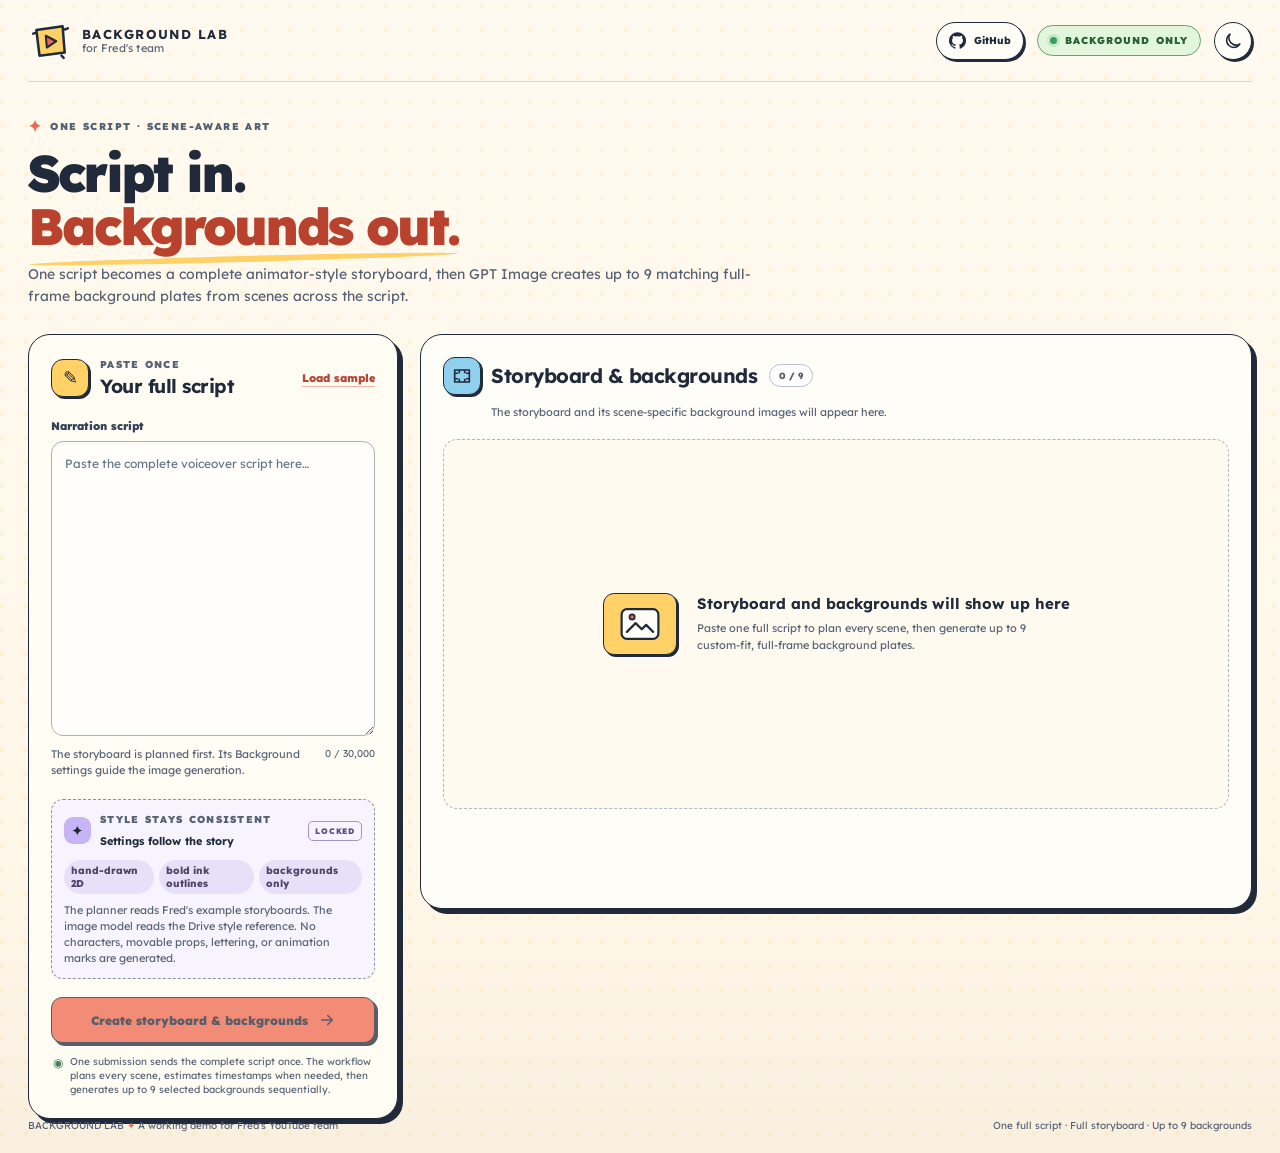
==== commit c2c2a333: "Refine Fred storyboard and generate nine full-frame backgrounds" ====
--- a/public/index.html
+++ b/public/index.html
@@ -46,7 +46,7 @@
           <div>
             <p class="eyebrow"><span class="eyebrow-star">✦</span> ONE SCRIPT · SCENE-AWARE ART</p>
             <h1 id="page-title">Script in.<br /><span>Backgrounds out.</span></h1>
-            <p class="intro-copy">One script becomes a complete animator-style storyboard, then GPT Image creates up to 10 matching background plates from scenes across the script.</p>
+            <p class="intro-copy">One script becomes a complete animator-style storyboard, then GPT Image creates up to 9 matching full-frame background plates from scenes across the script.</p>
           </div>
         </section>
 
@@ -69,13 +69,13 @@
             <button class="primary-button" id="generate-button" type="submit" disabled>
               <span id="generate-button-label">Create storyboard &amp; backgrounds</span><svg viewBox="0 0 24 24" aria-hidden="true"><path d="M5 12h13M13 6l6 6-6 6"/></svg>
             </button>
-            <p class="privacy-note"><span aria-hidden="true">◉</span> One submission sends the complete script once. The workflow plans every scene, then generates up to 10 selected backgrounds sequentially.</p>
+            <p class="privacy-note"><span aria-hidden="true">◉</span> One submission sends the complete script once. The workflow plans every scene, estimates timestamps when needed, then generates up to 9 selected backgrounds sequentially.</p>
           </form>
 
           <section class="board-panel panel image-only-results" aria-labelledby="results-title">
             <div class="board-header">
               <div>
-                <div class="board-title-row"><span class="heading-icon icon-film" aria-hidden="true"><svg viewBox="0 0 24 24"><path d="M4 5.5h16v13H4zM4 9h3M4 15h3M17 9h3M17 15h3M9 5.5v3M15 5.5v3M9 15.5v3M15 15.5v3"/></svg></span><h2 id="results-title">Storyboard &amp; backgrounds</h2><span class="board-count" id="result-count">0 / 10</span></div>
+              <div class="board-title-row"><span class="heading-icon icon-film" aria-hidden="true"><svg viewBox="0 0 24 24"><path d="M4 5.5h16v13H4zM4 9h3M4 15h3M17 9h3M17 15h3M9 5.5v3M15 5.5v3M9 15.5v3M15 15.5v3"/></svg></span><h2 id="results-title">Storyboard &amp; backgrounds</h2><span class="board-count" id="result-count">0 / 9</span></div>
                 <p class="board-subtitle" id="result-summary">The storyboard and its scene-specific background images will appear here.</p>
               </div>
             </div>
@@ -90,20 +90,24 @@
 
             <div class="storyboard-disclosure storyboard-download-panel" id="storyboard-disclosure" hidden>
               <span class="storyboard-count" id="storyboard-count">Full storyboard · CSV ready</span>
-              <button class="storyboard-download" id="download-storyboard" type="button" disabled>Download storyboard CSV</button>
+              <div class="storyboard-actions">
+                <button class="storyboard-download" id="download-storyboard" type="button" disabled>Download storyboard CSV</button>
+                <button class="drive-save-button" id="save-to-drive" type="button" disabled>Save backgrounds to Google Drive</button>
+              </div>
             </div>
+            <p class="drive-status" id="drive-status" role="status" hidden></p>
 
             <div class="image-grid" id="image-grid" aria-live="polite">
               <div class="image-empty" id="empty-state">
                 <div class="empty-illustration" aria-hidden="true"><svg viewBox="0 0 48 40"><rect x="3" y="3" width="42" height="34" rx="6" fill="#fffdf7" stroke="currentColor" stroke-width="2.5"/><path d="m9 29 10-10 7 7 5-5 8 8" fill="none" stroke="currentColor" stroke-width="2.5" stroke-linecap="round" stroke-linejoin="round"/><circle cx="15" cy="12" r="3" fill="#ef674d" stroke="currentColor" stroke-width="2"/></svg></div>
-                <div><h3>Storyboard and backgrounds will show up here</h3><p>Paste one full script to plan every scene, then generate up to 10 custom-fit background plates.</p></div>
+                <div><h3>Storyboard and backgrounds will show up here</h3><p>Paste one full script to plan every scene, then generate up to 9 custom-fit, full-frame background plates.</p></div>
               </div>
             </div>
             <div class="deferred-callout image-deferred-callout" id="deferred-note" hidden><span class="callout-icon">↗</span><div><strong>More backgrounds remain.</strong><p id="deferred-copy">The storyboard includes additional distinct settings.</p></div></div>
           </section>
         </div>
       </main>
-      <footer class="page-footer"><span>BACKGROUND LAB <span class="footer-spark">✦</span> A working demo for Fred's YouTube team</span><span>One full script · Full storyboard · Up to 10 backgrounds</span></footer>
+      <footer class="page-footer"><span>BACKGROUND LAB <span class="footer-spark">✦</span> A working demo for Fred's YouTube team</span><span>One full script · Full storyboard · Up to 9 backgrounds</span></footer>
     </div>
     <script src="./workflow-api.js" defer></script>
     <script src="./app.js" defer></script>
--- a/public/styles.css
+++ b/public/styles.css
@@ -489,7 +489,7 @@
 .image-only-form .primary-button { margin-top: 18px; }
 .image-only-results { min-height: 575px; }
 .image-only-results .board-subtitle { max-width: 580px; line-height: 1.5; }
-.image-grid { display: grid; grid-template-columns: repeat(2, minmax(0, 1fr)); gap: 15px; margin-top: 19px; }
+.image-grid { display: grid; grid-template-columns: repeat(3, minmax(0, 1fr)); gap: 15px; margin-top: 19px; }
 .image-card { min-width: 0; overflow: hidden; border: 1.5px solid var(--line); border-radius: 14px; background: var(--panel); box-shadow: 2px 3px 0 var(--shadow-ink); }
 .image-card-top { min-height: 38px; display: flex; align-items: center; justify-content: space-between; gap: 8px; padding: 8px 10px; }
 .image-card-index { color: var(--muted); font-size: 10px; font-weight: 900; letter-spacing: .11em; }
@@ -531,7 +531,19 @@
 .image-deferred-callout { margin-top: 16px; }
 .storyboard-download-panel { display: flex; align-items: center; justify-content: space-between; gap: 12px; padding: 11px 13px; }
 .storyboard-download-panel .storyboard-count { margin-left: 0; }
-@media (max-width: 560px) { .storyboard-download-panel { align-items: flex-start; flex-direction: column; } }
+.storyboard-actions { display: flex; align-items: center; gap: 8px; }
+.drive-save-button { min-height: 34px; padding: 6px 11px; border: 1.5px solid var(--line); border-radius: 8px; background: #dff0df; color: #294c31; font-size: 11px; font-weight: 800; cursor: pointer; }
+.drive-save-button:hover:not(:disabled) { filter: brightness(.97); transform: translateY(-1px); }
+.drive-save-button:disabled { opacity: .55; cursor: not-allowed; }
+.drive-status { margin: 9px 1px 0; color: #426c49; font-size: 11px; line-height: 1.5; }
+.drive-status a, .image-card-drive-status a { color: inherit; font-weight: 800; text-underline-offset: 2px; }
+.drive-status.is-error { color: #a54539; }
+.image-card-drive-status { margin: 0 10px 11px; color: #426c49; font-size: 10px; line-height: 1.4; overflow-wrap: anywhere; }
+:root[data-theme="dark"] .drive-save-button { border-color: #738275; background: #dcefd3; color: #273c2c; }
+:root[data-theme="dark"] .drive-status { color: #b5e0ae; }
+:root[data-theme="dark"] .drive-status.is-error { color: #ffb6aa; }
+:root[data-theme="dark"] .image-card-drive-status { color: #b5e0ae; }
+@media (max-width: 560px) { .storyboard-download-panel { align-items: flex-start; flex-direction: column; } .storyboard-actions { width: 100%; flex-direction: column; align-items: stretch; } }
 .progress-track span.is-active { background-image: linear-gradient(100deg, transparent 22%, rgba(255,255,255,.45) 45%, transparent 68%); background-size: 220% 100%; animation: progress-sheen 1.15s linear infinite; }
 @keyframes progress-sheen { to { background-position: -220% 0; } }
 :root[data-theme="dark"] .image-card { background: #202b3b; }
@@ -542,7 +554,7 @@
 
 @media (max-width: 960px) {
   .image-only-layout { grid-template-columns: minmax(270px, 330px) minmax(0, 1fr); gap: 16px; }
-  .image-grid { grid-template-columns: 1fr; }
+  .image-grid { grid-template-columns: repeat(3, minmax(0, 1fr)); }
 }
 @media (max-width: 760px) {
   .image-only-layout { grid-template-columns: 1fr; }
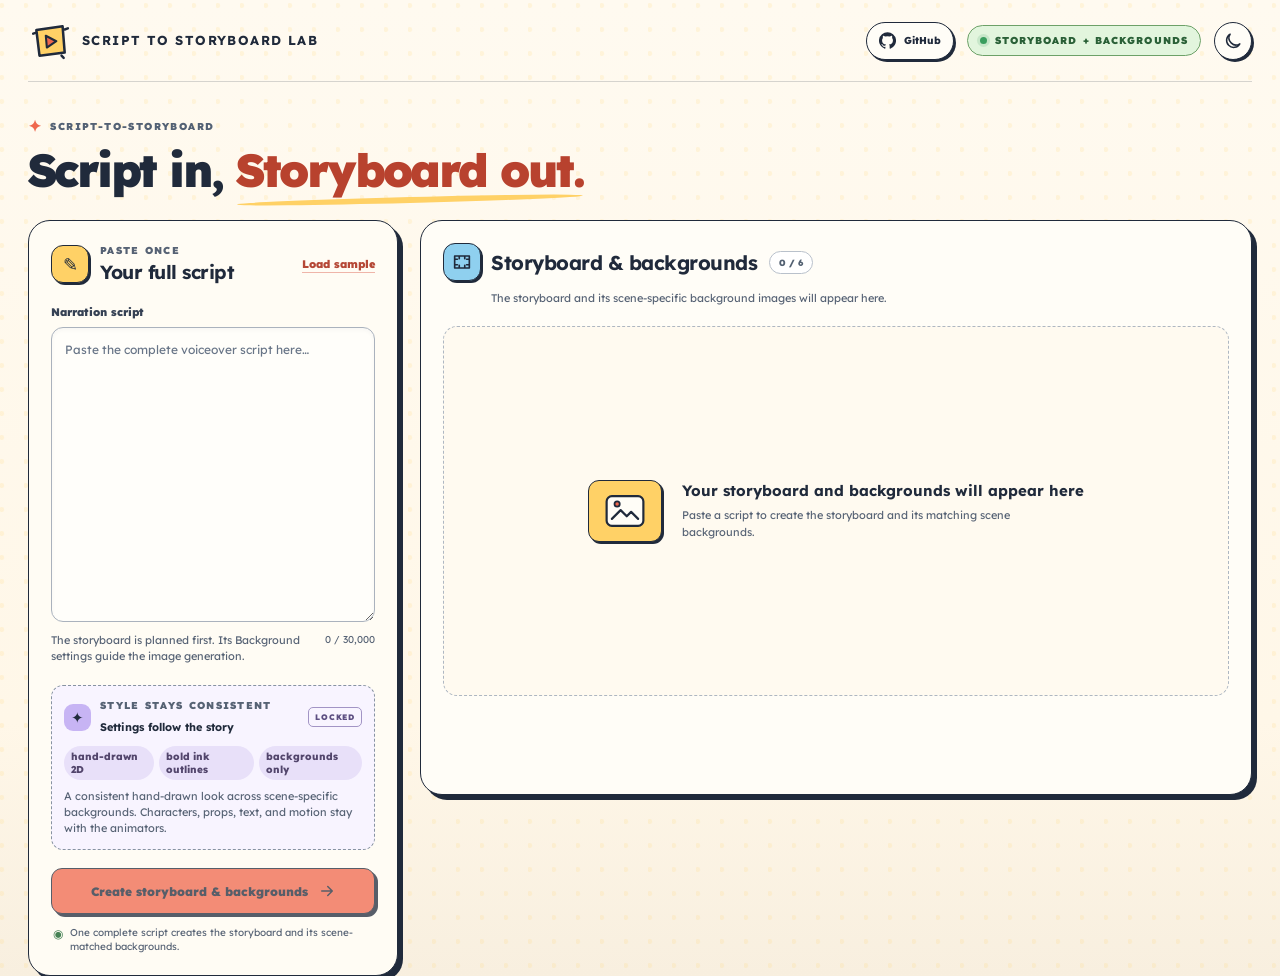
==== commit 7091b21c: "Add storyboard delivery and background ZIP export" ====
--- a/public/index.html
+++ b/public/index.html
@@ -5,7 +5,8 @@
     <meta name="viewport" content="width=device-width, initial-scale=1.0" />
     <meta name="theme-color" content="#fff7e8" />
     <meta name="description" content="Turn one full script into a storyboard-guided batch of cartoon background images." />
-    <title>Fred's Background Lab</title>
+    <title>Script to Storyboard Lab</title>
+    <link rel="icon" type="image/svg+xml" href="./favicon.svg" />
     <link rel="preconnect" href="https://fonts.googleapis.com" />
     <link rel="preconnect" href="https://fonts.gstatic.com" crossorigin />
     <link href="https://fonts.googleapis.com/css2?family=Lexend:wght@400;500;600;700;800;900&display=swap" rel="stylesheet" />
@@ -23,17 +24,17 @@
   <body>
     <div class="page-shell">
       <header class="topbar">
-        <a class="brand" href="#top" aria-label="Fred's Background Lab home">
+        <a class="brand" href="#top" aria-label="Script to Storyboard Lab home">
           <span class="brand-mark" aria-hidden="true">
             <svg viewBox="0 0 40 40"><path d="M7 9.5 32 6l2 25-24 3Z" fill="#ffd166" stroke="currentColor" stroke-width="2.4" stroke-linejoin="round"/><path d="m16 15 10 5.2-9 6Z" fill="#ef674d" stroke="currentColor" stroke-width="2" stroke-linejoin="round"/><path d="M7 12 4 13M34 9l3-1M31 34l2 2" fill="none" stroke="currentColor" stroke-width="2.4" stroke-linecap="round"/></svg>
           </span>
-          <span class="brand-copy"><strong>BACKGROUND LAB</strong><small>for Fred's team</small></span>
+          <span class="brand-copy"><strong>SCRIPT TO STORYBOARD LAB</strong></span>
         </a>
         <div class="topbar-right">
           <a class="github-link" href="https://github.com/rayvin04/script-to-storyboard" target="_blank" rel="noopener noreferrer" aria-label="Open the script-to-storyboard GitHub repository">
             <svg viewBox="0 0 24 24" aria-hidden="true" focusable="false"><path d="M12 .297a12 12 0 0 0-3.795 23.384c.6.111.82-.261.82-.577v-2.234c-3.338.726-4.043-1.416-4.043-1.416-.546-1.387-1.333-1.757-1.333-1.757-1.09-.745.083-.73.083-.73 1.205.084 1.839 1.237 1.839 1.237 1.07 1.834 2.807 1.304 3.492.997.108-.775.418-1.305.762-1.605-2.665-.304-5.466-1.333-5.466-5.931 0-1.311.469-2.381 1.236-3.221-.124-.303-.536-1.524.117-3.176 0 0 1.008-.322 3.301 1.23a11.5 11.5 0 0 1 6.007 0c2.292-1.552 3.298-1.23 3.298-1.23.655 1.652.243 2.873.12 3.176.77.84 1.235 1.91 1.235 3.22 0 4.61-2.804 5.625-5.475 5.922.43.37.823 1.102.823 2.222v3.293c0 .319.216.694.825.576A12.001 12.001 0 0 0 12 .297z"/></svg><span>GitHub</span>
           </a>
-          <span class="mode-pill"><span class="live-dot"></span><span>BACKGROUND ONLY</span></span>
+          <span class="mode-pill"><span class="live-dot"></span><span>STORYBOARD + BACKGROUNDS</span></span>
           <button class="icon-button theme-toggle" id="theme-toggle" type="button" aria-label="Switch to dark mode" aria-pressed="false" title="Switch to dark mode">
             <svg class="theme-icon theme-icon-moon" viewBox="0 0 24 24" aria-hidden="true"><path d="M20.2 15.4A8.4 8.4 0 0 1 8.6 3.8 8.5 8.5 0 1 0 20.2 15.4Z"/></svg>
             <svg class="theme-icon theme-icon-sun" viewBox="0 0 24 24" aria-hidden="true"><circle cx="12" cy="12" r="4"/><path d="M12 2v2m0 16v2M4.93 4.93l1.42 1.42m11.3 11.3 1.42 1.42M2 12h2m16 0h2M4.93 19.07l1.42-1.42m11.3-11.3 1.42-1.42"/></svg>
@@ -44,9 +45,8 @@
       <main id="top">
         <section class="intro-row image-only-intro" aria-labelledby="page-title">
           <div>
-            <p class="eyebrow"><span class="eyebrow-star">✦</span> ONE SCRIPT · SCENE-AWARE ART</p>
-            <h1 id="page-title">Script in.<br /><span>Backgrounds out.</span></h1>
-            <p class="intro-copy">One script becomes a complete animator-style storyboard, then GPT Image creates up to 9 matching full-frame background plates from scenes across the script.</p>
+            <p class="eyebrow"><span class="eyebrow-star">✦</span> SCRIPT-TO-STORYBOARD</p>
+            <h1 id="page-title">Script in, <span>Storyboard out.</span></h1>
           </div>
         </section>
 
@@ -63,19 +63,19 @@
             <div class="style-lock">
               <div class="style-lock-top"><span class="style-lock-icon" aria-hidden="true">✦</span><div><p class="section-kicker">STYLE STAYS CONSISTENT</p><strong>Settings follow the story</strong></div><span class="lock-label">LOCKED</span></div>
               <div class="style-tags"><span>hand-drawn 2D</span><span>bold ink outlines</span><span>backgrounds only</span></div>
-              <p class="style-description">The planner reads Fred's example storyboards. The image model reads the Drive style reference. No characters, movable props, lettering, or animation marks are generated.</p>
+              <p class="style-description">A consistent hand-drawn look across scene-specific backgrounds. Characters, props, text, and motion stay with the animators.</p>
             </div>
 
             <button class="primary-button" id="generate-button" type="submit" disabled>
               <span id="generate-button-label">Create storyboard &amp; backgrounds</span><svg viewBox="0 0 24 24" aria-hidden="true"><path d="M5 12h13M13 6l6 6-6 6"/></svg>
             </button>
-            <p class="privacy-note"><span aria-hidden="true">◉</span> One submission sends the complete script once. The workflow plans every scene, estimates timestamps when needed, then generates up to 9 selected backgrounds sequentially.</p>
+            <p class="privacy-note"><span aria-hidden="true">◉</span> One complete script creates the storyboard and its scene-matched backgrounds.</p>
           </form>
 
           <section class="board-panel panel image-only-results" aria-labelledby="results-title">
             <div class="board-header">
               <div>
-              <div class="board-title-row"><span class="heading-icon icon-film" aria-hidden="true"><svg viewBox="0 0 24 24"><path d="M4 5.5h16v13H4zM4 9h3M4 15h3M17 9h3M17 15h3M9 5.5v3M15 5.5v3M9 15.5v3M15 15.5v3"/></svg></span><h2 id="results-title">Storyboard &amp; backgrounds</h2><span class="board-count" id="result-count">0 / 9</span></div>
+              <div class="board-title-row"><span class="heading-icon icon-film" aria-hidden="true"><svg viewBox="0 0 24 24"><path d="M4 5.5h16v13H4zM4 9h3M4 15h3M17 9h3M17 15h3M9 5.5v3M15 5.5v3M9 15.5v3M15 15.5v3"/></svg></span><h2 id="results-title">Storyboard &amp; backgrounds</h2><span class="board-count" id="result-count">0 / 6</span></div>
                 <p class="board-subtitle" id="result-summary">The storyboard and its scene-specific background images will appear here.</p>
               </div>
             </div>
@@ -92,22 +92,22 @@
               <span class="storyboard-count" id="storyboard-count">Full storyboard · CSV ready</span>
               <div class="storyboard-actions">
                 <button class="storyboard-download" id="download-storyboard" type="button" disabled>Download storyboard CSV</button>
-                <button class="drive-save-button" id="save-to-drive" type="button" disabled>Save backgrounds to Google Drive</button>
+                <button class="storyboard-download backgrounds-download" id="download-backgrounds" type="button" disabled>Download backgrounds (.zip)</button>
+                <button class="drive-save-button" id="notify-editors" type="button" disabled>Notify editing team</button>
               </div>
             </div>
-            <p class="drive-status" id="drive-status" role="status" hidden></p>
+            <p class="drive-status" id="delivery-status" role="status" hidden></p>
+            <p class="download-status" id="backgrounds-download-status" role="status" hidden></p>
 
             <div class="image-grid" id="image-grid" aria-live="polite">
               <div class="image-empty" id="empty-state">
                 <div class="empty-illustration" aria-hidden="true"><svg viewBox="0 0 48 40"><rect x="3" y="3" width="42" height="34" rx="6" fill="#fffdf7" stroke="currentColor" stroke-width="2.5"/><path d="m9 29 10-10 7 7 5-5 8 8" fill="none" stroke="currentColor" stroke-width="2.5" stroke-linecap="round" stroke-linejoin="round"/><circle cx="15" cy="12" r="3" fill="#ef674d" stroke="currentColor" stroke-width="2"/></svg></div>
-                <div><h3>Storyboard and backgrounds will show up here</h3><p>Paste one full script to plan every scene, then generate up to 9 custom-fit, full-frame background plates.</p></div>
+                <div><h3>Your storyboard and backgrounds will appear here</h3><p>Paste a script to create the storyboard and its matching scene backgrounds.</p></div>
               </div>
             </div>
-            <div class="deferred-callout image-deferred-callout" id="deferred-note" hidden><span class="callout-icon">↗</span><div><strong>More backgrounds remain.</strong><p id="deferred-copy">The storyboard includes additional distinct settings.</p></div></div>
           </section>
         </div>
       </main>
-      <footer class="page-footer"><span>BACKGROUND LAB <span class="footer-spark">✦</span> A working demo for Fred's YouTube team</span><span>One full script · Full storyboard · Up to 9 backgrounds</span></footer>
     </div>
     <script src="./workflow-api.js" defer></script>
     <script src="./app.js" defer></script>
--- a/public/styles.css
+++ b/public/styles.css
@@ -481,7 +481,8 @@
 
 /* Minimal script-to-background workflow surface */
 .image-only-intro { align-items: flex-end; margin-bottom: 26px; }
-.image-only-intro .intro-copy { max-width: 760px; line-height: 1.55; }
+.image-only-intro h1 { white-space: nowrap; font-size: clamp(30px, 3.6vw, 46px); }
+.image-only-intro h1 span { white-space: nowrap; }
 .image-only-layout { grid-template-columns: minmax(295px, 370px) minmax(0, 1fr); align-items: start; gap: 22px; }
 .image-only-form { padding-bottom: 21px; }
 .image-only-form #script-input { min-height: 295px; }
@@ -532,6 +533,9 @@
 .storyboard-download-panel { display: flex; align-items: center; justify-content: space-between; gap: 12px; padding: 11px 13px; }
 .storyboard-download-panel .storyboard-count { margin-left: 0; }
 .storyboard-actions { display: flex; align-items: center; gap: 8px; }
+.backgrounds-download { background: #d9edfa; }
+.download-status { margin: 9px 1px 0; color: #426c49; font-size: 11px; line-height: 1.5; }
+.download-status.is-error { color: #a54539; }
 .drive-save-button { min-height: 34px; padding: 6px 11px; border: 1.5px solid var(--line); border-radius: 8px; background: #dff0df; color: #294c31; font-size: 11px; font-weight: 800; cursor: pointer; }
 .drive-save-button:hover:not(:disabled) { filter: brightness(.97); transform: translateY(-1px); }
 .drive-save-button:disabled { opacity: .55; cursor: not-allowed; }
@@ -539,10 +543,20 @@
 .drive-status a, .image-card-drive-status a { color: inherit; font-weight: 800; text-underline-offset: 2px; }
 .drive-status.is-error { color: #a54539; }
 .image-card-drive-status { margin: 0 10px 11px; color: #426c49; font-size: 10px; line-height: 1.4; overflow-wrap: anywhere; }
+.image-card-drive-status.is-error { color: #a54539; }
+.image-feedback-row { margin: 2px 10px 6px; padding-top: 8px; }
+.image-feedback-row .feedback-label { font-size: 10px; }
+.image-feedback-row .rate-button:disabled { cursor: wait; opacity: .55; }
+.image-card-feedback-status { margin: 0 10px 11px; color: #426c49; font-size: 10px; line-height: 1.4; }
+.image-card-feedback-status.is-error { color: #a54539; }
 :root[data-theme="dark"] .drive-save-button { border-color: #738275; background: #dcefd3; color: #273c2c; }
+:root[data-theme="dark"] .backgrounds-download { border-color: #738ba0; background: #344653; color: #e8f4ff; }
 :root[data-theme="dark"] .drive-status { color: #b5e0ae; }
 :root[data-theme="dark"] .drive-status.is-error { color: #ffb6aa; }
 :root[data-theme="dark"] .image-card-drive-status { color: #b5e0ae; }
+:root[data-theme="dark"] .image-card-drive-status.is-error,
+:root[data-theme="dark"] .image-card-feedback-status.is-error { color: #ffb6aa; }
+:root[data-theme="dark"] .image-card-feedback-status { color: #b5e0ae; }
 @media (max-width: 560px) { .storyboard-download-panel { align-items: flex-start; flex-direction: column; } .storyboard-actions { width: 100%; flex-direction: column; align-items: stretch; } }
 .progress-track span.is-active { background-image: linear-gradient(100deg, transparent 22%, rgba(255,255,255,.45) 45%, transparent 68%); background-size: 220% 100%; animation: progress-sheen 1.15s linear infinite; }
 @keyframes progress-sheen { to { background-position: -220% 0; } }
@@ -558,6 +572,7 @@
 }
 @media (max-width: 760px) {
   .image-only-layout { grid-template-columns: 1fr; }
+  .image-only-intro h1 { font-size: clamp(28px, 5.5vw, 40px); }
   .image-only-form #script-input { min-height: 220px; }
   .image-only-results { min-height: 420px; }
   .image-grid { grid-template-columns: repeat(2, minmax(0, 1fr)); }
@@ -572,5 +587,6 @@
   .image-empty { min-height: 260px; flex-direction: column; text-align: center; }
   .image-empty p { max-width: 280px; }
   .image-only-results .board-header { align-items: flex-start; }
+  .image-only-intro h1 { white-space: normal; line-height: 1.1; }
 }
 
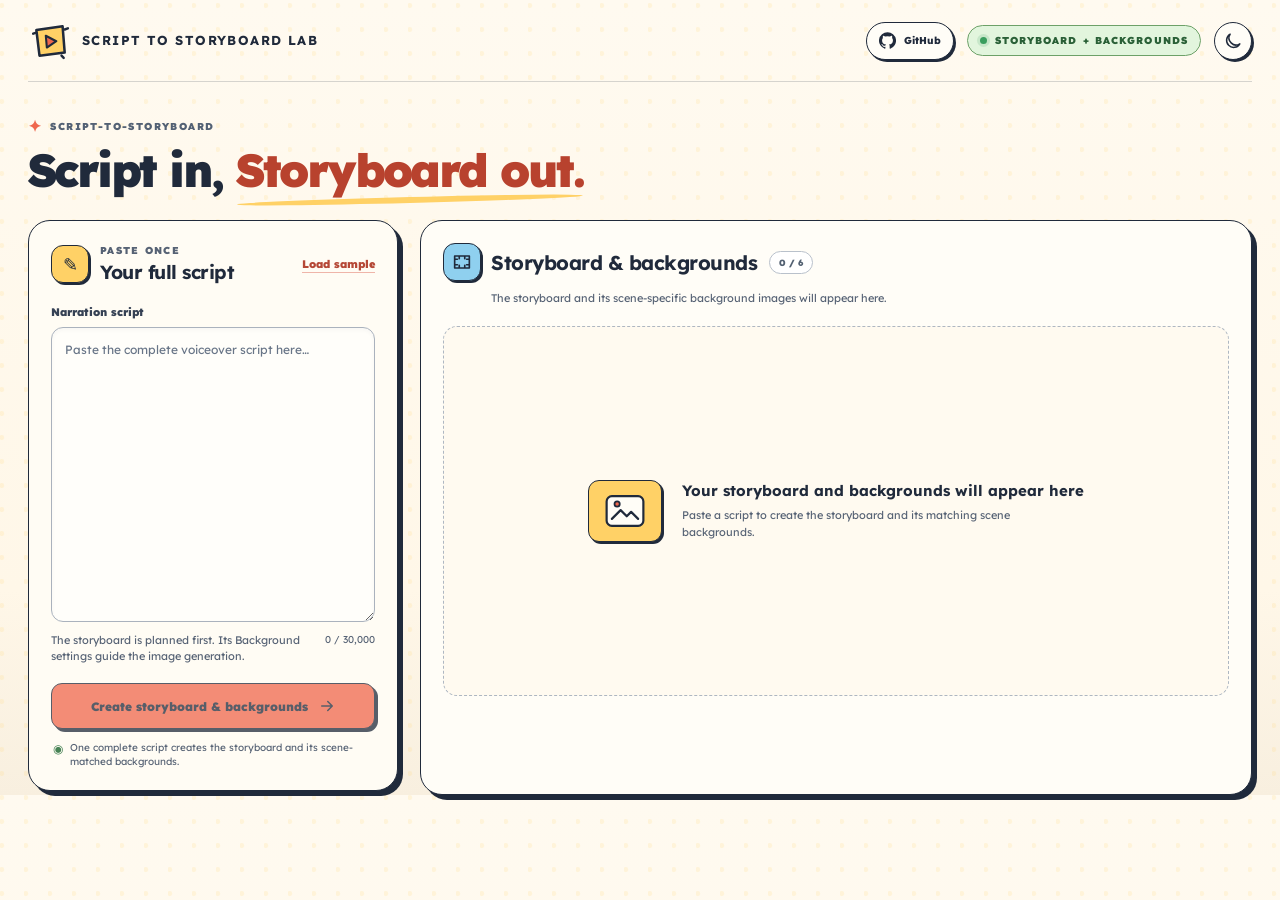
==== commit f57fd722: "Remove redundant style guidance card" ====
--- a/public/index.html
+++ b/public/index.html
@@ -60,12 +60,6 @@
             <textarea id="script-input" maxlength="30000" required spellcheck="true" aria-describedby="script-help script-count" placeholder="Paste the complete voiceover script here…"></textarea>
             <div class="field-meta"><span id="script-help">The storyboard is planned first. Its Background settings guide the image generation.</span><span id="script-count">0 / 30,000</span></div>
 
-            <div class="style-lock">
-              <div class="style-lock-top"><span class="style-lock-icon" aria-hidden="true">✦</span><div><p class="section-kicker">STYLE STAYS CONSISTENT</p><strong>Settings follow the story</strong></div><span class="lock-label">LOCKED</span></div>
-              <div class="style-tags"><span>hand-drawn 2D</span><span>bold ink outlines</span><span>backgrounds only</span></div>
-              <p class="style-description">A consistent hand-drawn look across scene-specific backgrounds. Characters, props, text, and motion stay with the animators.</p>
-            </div>
-
             <button class="primary-button" id="generate-button" type="submit" disabled>
               <span id="generate-button-label">Create storyboard &amp; backgrounds</span><svg viewBox="0 0 24 24" aria-hidden="true"><path d="M5 12h13M13 6l6 6-6 6"/></svg>
             </button>
--- a/public/styles.css
+++ b/public/styles.css
@@ -101,14 +101,6 @@
 .stepper button:hover { background: #f4ead5; }
 .stepper output { min-width: 13px; text-align: center; font-size: 12px; }
 .control-note { margin: 8px 0 0; color: #778292; font-size: 11px; line-height: 1.5; }
-.style-lock { margin-top: 21px; padding: 13px 12px 12px; border: 1.5px dashed #8793a2; border-radius: 12px; background: #f8f4ff; }
-.style-lock-top { display: flex; align-items: center; gap: 9px; }
-.style-lock-icon { width: 27px; height: 27px; display: grid; place-items: center; flex: 0 0 auto; border-radius: 9px; background: var(--lavender); color: var(--ink); font-size: 15px; }
-.style-lock-top strong { font-size: 11px; }
-.lock-label { margin-left: auto; padding: 4px 6px; border: 1px solid #a294c5; border-radius: 5px; color: #5d4f82; font-size: 8px; font-weight: 900; letter-spacing: .1em; }
-.style-tags { display: flex; gap: 5px; margin-top: 11px; }
-.style-tags span { padding: 4px 7px; border-radius: 999px; background: #e8e0f9; color: #52456c; font-size: 10px; font-weight: 800; }
-.style-description { margin: 9px 0 0; color: #566274; font-size: 11px; line-height: 1.45; }
 .primary-button { display: flex; align-items: center; justify-content: center; gap: 10px; width: 100%; min-height: 46px; border: 1.5px solid var(--ink); border-radius: 11px; background: var(--coral); color: #202a3b; font-size: 12px; font-weight: 900; box-shadow: 3px 3px 0 var(--shadow-ink); cursor: pointer; transition: transform .15s, box-shadow .15s, filter .15s; }
 .primary-button:hover { filter: saturate(1.08); transform: translate(1px, 1px); box-shadow: 2px 2px 0 var(--shadow-ink); }
 .primary-button:disabled { cursor: wait; opacity: .75; }
@@ -486,7 +478,6 @@
 .image-only-layout { grid-template-columns: minmax(295px, 370px) minmax(0, 1fr); align-items: start; gap: 22px; }
 .image-only-form { padding-bottom: 21px; }
 .image-only-form #script-input { min-height: 295px; }
-.image-only-form .style-lock { margin-top: 20px; }
 .image-only-form .primary-button { margin-top: 18px; }
 .image-only-results { min-height: 575px; }
 .image-only-results .board-subtitle { max-width: 580px; line-height: 1.5; }
